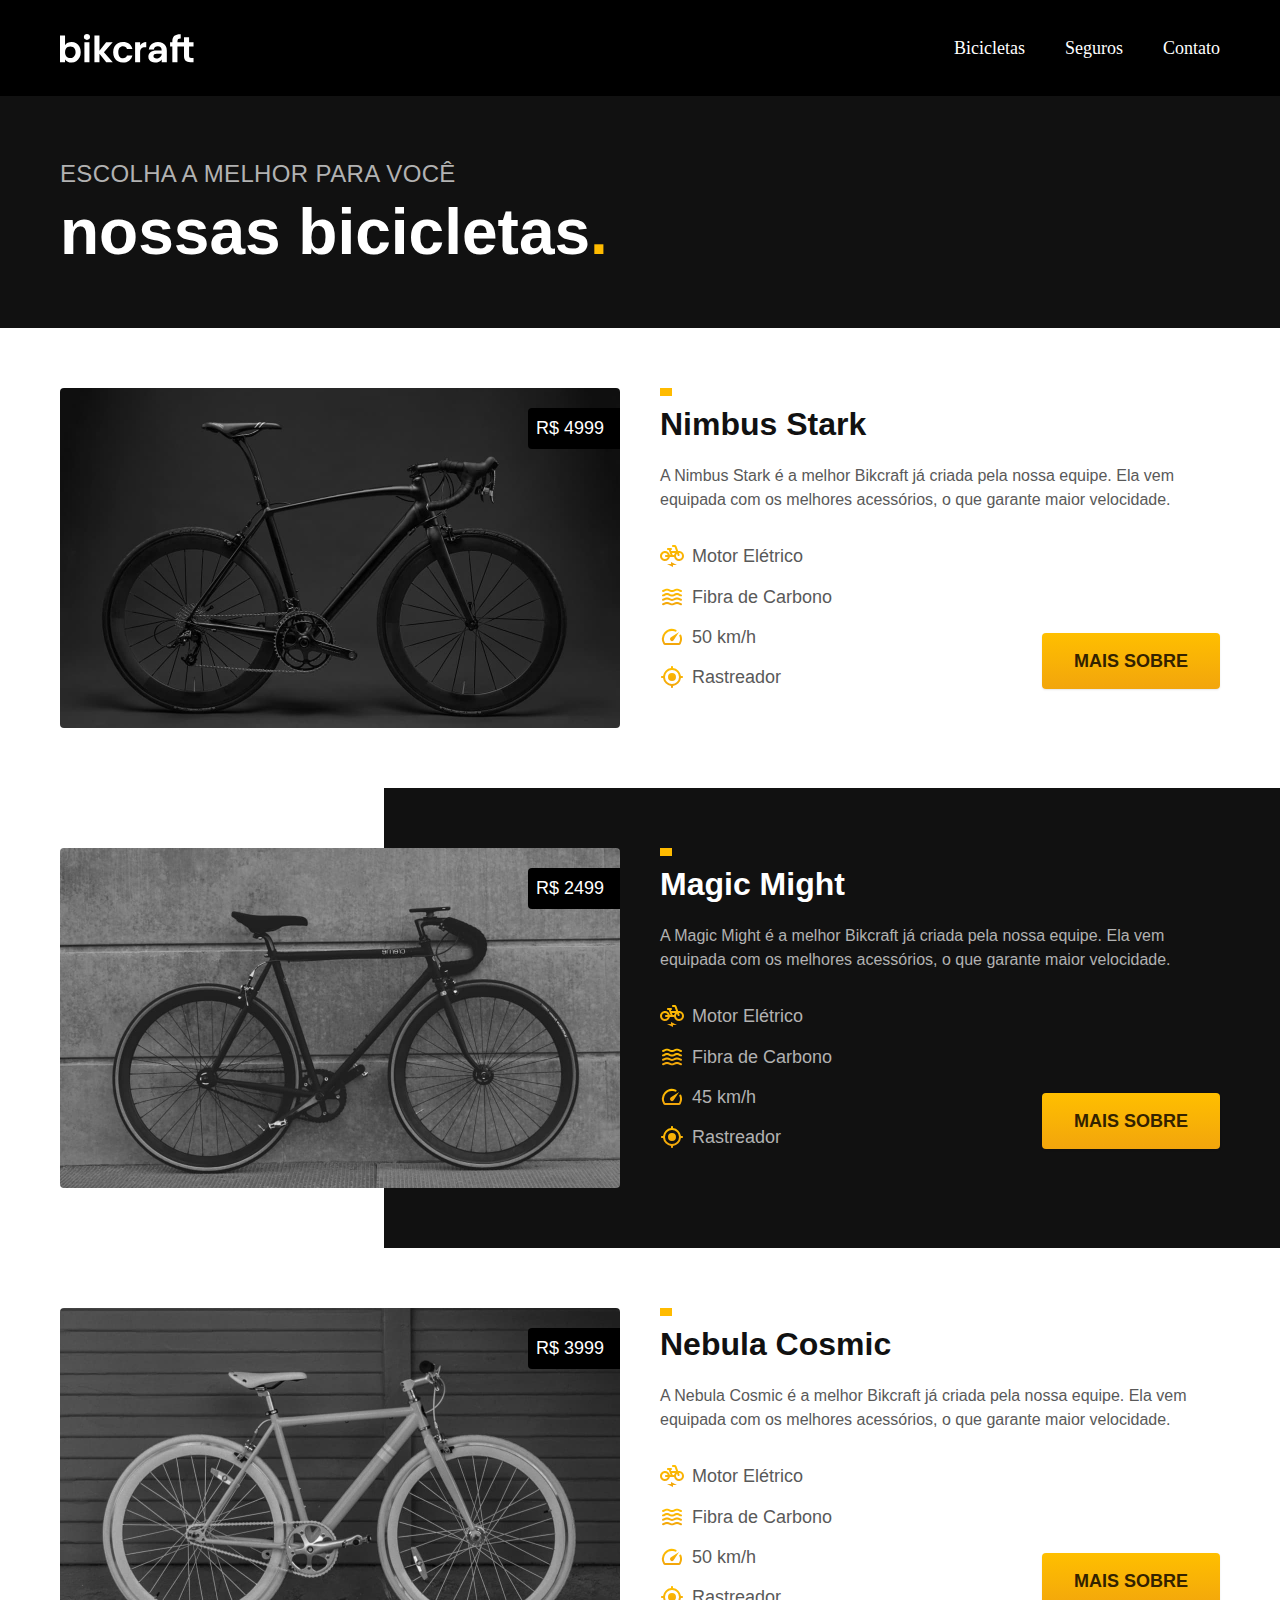
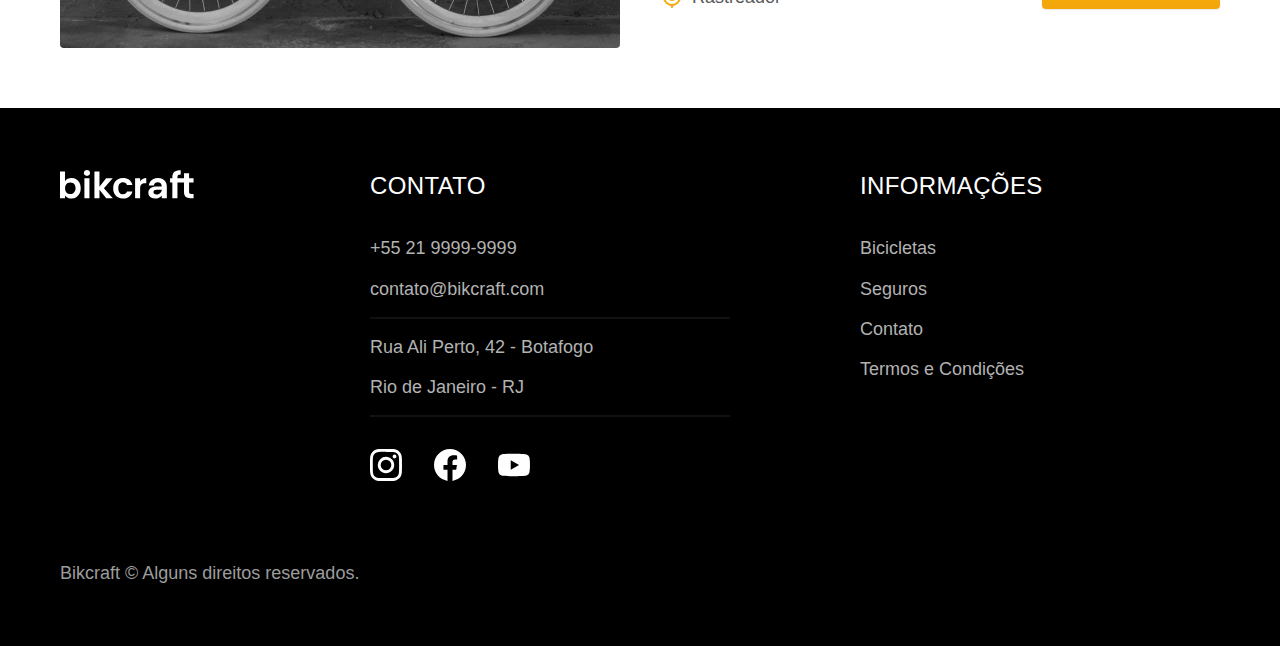
==== bicicletas.html @ 3ca92cc1 "bicicletas 2" ====
<!DOCTYPE html>
<html lang="pt-br">

<head>
  <meta charset="UTF-8">
  <meta name="viewport" content="width=device-width, initial-scale=1.0">

  <title>Bicicletas | Bikcraft</title>
  <meta name="description" content="Bicicletas">

  <link rel="stylesheet" href="./css/style.css">
</head>

<body id="bicicletas">
  <header class="header-bg">
    <div class="header container">
      <a href="./">
        <img src="./img/bikcraft.svg" alt="Bikcraft">
      </a>

      <nav aria-label="primaria">
        <ul class="header-menu font-1-m cor-0">
          <li><a href="./bicicletas.html">Bicicletas</a></li>
          <li><a href="./seguros.html">Seguros</a></li>
          <li><a href="./contato.html">Contato</a></li>
        </ul>
      </nav>
    </div>
  </header>

  <main>
    <div class="titulo-bg">
      <div class="titulo container">
        <p class="font-2-l-b cor-5">Escolha a melhor para você</p>
        <h1 class="font-1-xxl cor-0">nossas bicicletas<span class="cor-p1">.</span></h1>
      </div>
    </div>

    <div class="bicicletas container">
      <div class="bicicletas-imagem">
        <img src="./img/bicicletas/nimbus.jpg" alt="Bicicleta preta">
        <span class="font-2-m cor-0">R$ 4999</span>
      </div>
      <div class="bicicletas-conteudo">
        <h2 class="font-1-xl">Nimbus Stark</h2>
        <p class="font-2-s cor-8">A Nimbus Stark é a melhor Bikcraft já criada pela nossa equipe. Ela vem equipada com os melhores acessórios, o que garante maior velocidade.</p>
        <ul class="font-1-m cor-8">
          <li>
            <img src="./img/icones/eletrica.svg" alt="">
            Motor Elétrico
          </li>
          <li>
            <img src="./img/icones/carbono.svg" alt="">
            Fibra de Carbono
          </li>
          <li>
            <img src="./img/icones/velocidade.svg" alt="">
            50 km/h
          </li>
          <li>
            <img src="./img/icones/rastreador.svg" alt="">
            Rastreador
          </li>
        </ul>
        <a class="botao seta" href="./bicicletas/nimbus.html">Mais Sobre</a>
      </div>
    </div>

    <div class="bicicletas-bg">
      <div class="bicicletas container">
        <div class="bicicletas-imagem">
          <img src="./img/bicicletas/magic.jpg" alt="Bicicleta preta">
          <span class="font-2-m cor-0">R$ 2499</span>
        </div>
        <div class="bicicletas-conteudo">
          <h2 class="font-1-xl cor-0">Magic Might</h2>
          <p class="font-2-s cor-5">A Magic Might é a melhor Bikcraft já criada pela nossa equipe. Ela vem equipada com os melhores acessórios, o que garante maior velocidade.</p>
          <ul class="font-1-m cor-5">
            <li>
              <img src="./img/icones/eletrica.svg" alt="">
              Motor Elétrico
            </li>
            <li>
              <img src="./img/icones/carbono.svg" alt="">
              Fibra de Carbono
            </li>
            <li>
              <img src="./img/icones/velocidade.svg" alt="">
              45 km/h
            </li>
            <li>
              <img src="./img/icones/rastreador.svg" alt="">
              Rastreador
            </li>
          </ul>
          <a class="botao seta" href="./bicicletas/magic.html">Mais Sobre</a>
        </div>
      </div>
    </div>

    <div class="bicicletas container">
      <div class="bicicletas-imagem">
        <img src="./img/bicicletas/nebula.jpg" alt="Bicicleta preta">
        <span class="font-2-m cor-0">R$ 3999</span>
      </div>
      <div class="bicicletas-conteudo">
        <h2 class="font-1-xl">Nebula Cosmic</h2>
        <p class="font-2-s cor-8">A Nebula Cosmic é a melhor Bikcraft já criada pela nossa equipe. Ela vem equipada com os melhores acessórios, o que garante maior velocidade.</p>
        <ul class="font-1-m cor-8">
          <li>
            <img src="./img/icones/eletrica.svg" alt="">
            Motor Elétrico
          </li>
          <li>
            <img src="./img/icones/carbono.svg" alt="">
            Fibra de Carbono
          </li>
          <li>
            <img src="./img/icones/velocidade.svg" alt="">
            50 km/h
          </li>
          <li>
            <img src="./img/icones/rastreador.svg" alt="">
            Rastreador
          </li>
        </ul>
        <a class="botao seta" href="./bicicletas/nebula.html">Mais Sobre</a>
      </div>
    </div>

  </main>

  <footer class="footer-bg">
    <div class="footer container">
      <img src="./img/bikcraft.svg" alt="Bikcraft">
      <div class="footer-contato">
        <h3 class="font-2-l-b cor-0">Contato</h3>
        <ul class="font-2-m cor-5">
          <li><a href="tel:+552199999999">+55 21 9999-9999</a></li>
          <li><a href="mailto:contato@bikcraft.com">contato@bikcraft.com</a></li>
          <li>Rua Ali Perto, 42 - Botafogo</li>
          <li>Rio de Janeiro - RJ</li>
        </ul>
        <div class="footer-redes">
          <a href="./">
            <img src="./img/redes/instagram.svg" alt="Instagram">
          </a>
          <a href="./">
            <img src="./img/redes/facebook.svg" alt="Facebook">
          </a>
          <a href="./">
            <img src="./img/redes/youtube.svg" alt="Youtube">
          </a>
        </div>
      </div>
      <div class="footer-informacoes">
        <h3 class="font-2-l-b cor-0">Informações</h3>
        <nav>
          <ul class="font-1-m cor-5">
            <li><a href="./bicicletas.html">Bicicletas</a></li>
            <li><a href="./seguros.html">Seguros</a></li>
            <li><a href="./contato.html">Contato</a></li>
            <li><a href="./termos.html">Termos e Condições</a></li>
          </ul>
        </nav>
      </div>
      <p class="footer-copy font-2-m cor-6">Bikcraft © Alguns direitos reservados.</p>
    </div>
  </footer>
</body>

</html>
---- css/style.css ----
@import "./global/global.css";
@import "./utilidades/tipografia.css";
@import "./utilidades/cores.css";
@import "./global/header.css";
@import "./global/footer.css";
@import "./utilidades/componentes.css";
@import "./home/introducao.css";
@import "./home/tecnologia.css";
@import "./home/parceiros.css";
@import "./home/depoimento.css";
@import"./bicicletas/bicicletas-lista.css";
@import "./bicicletas/bicicletas.css";
@import "./seguros/seguros.css";
@import "./termos/termos.css";
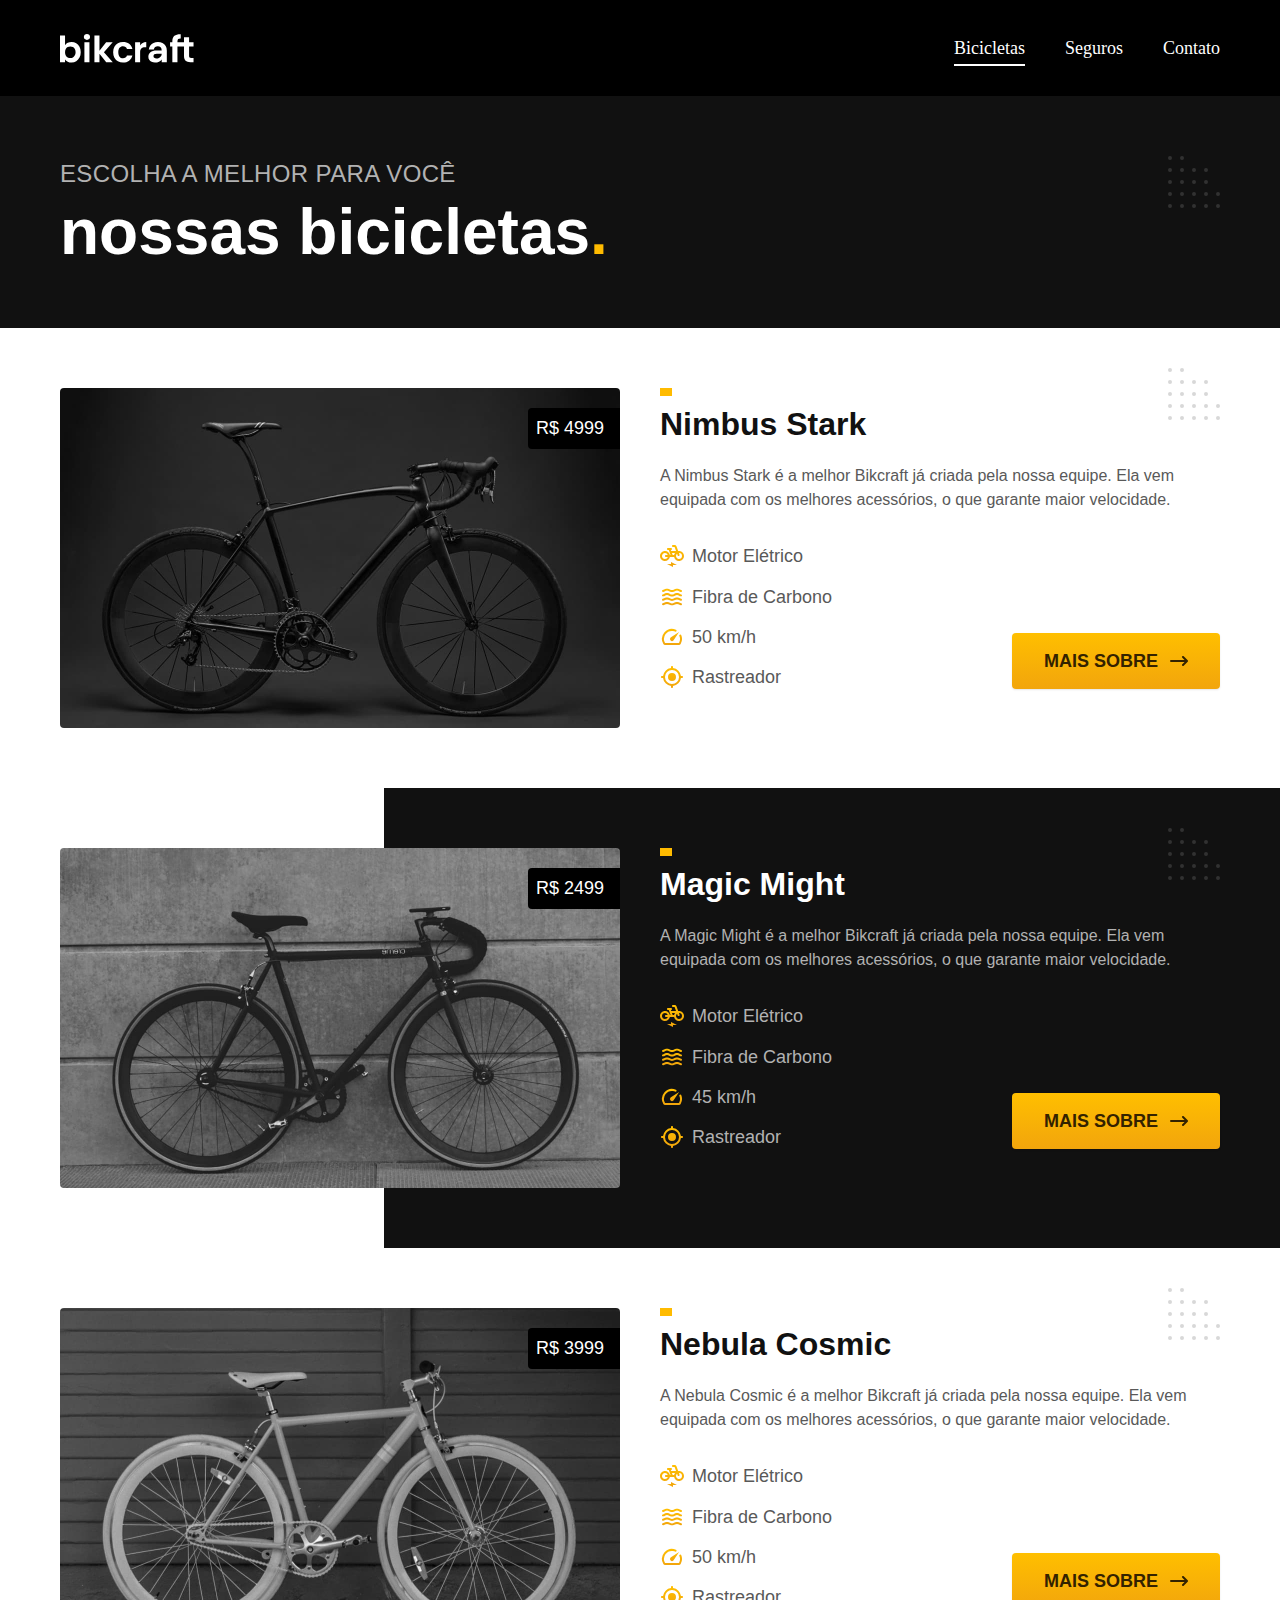
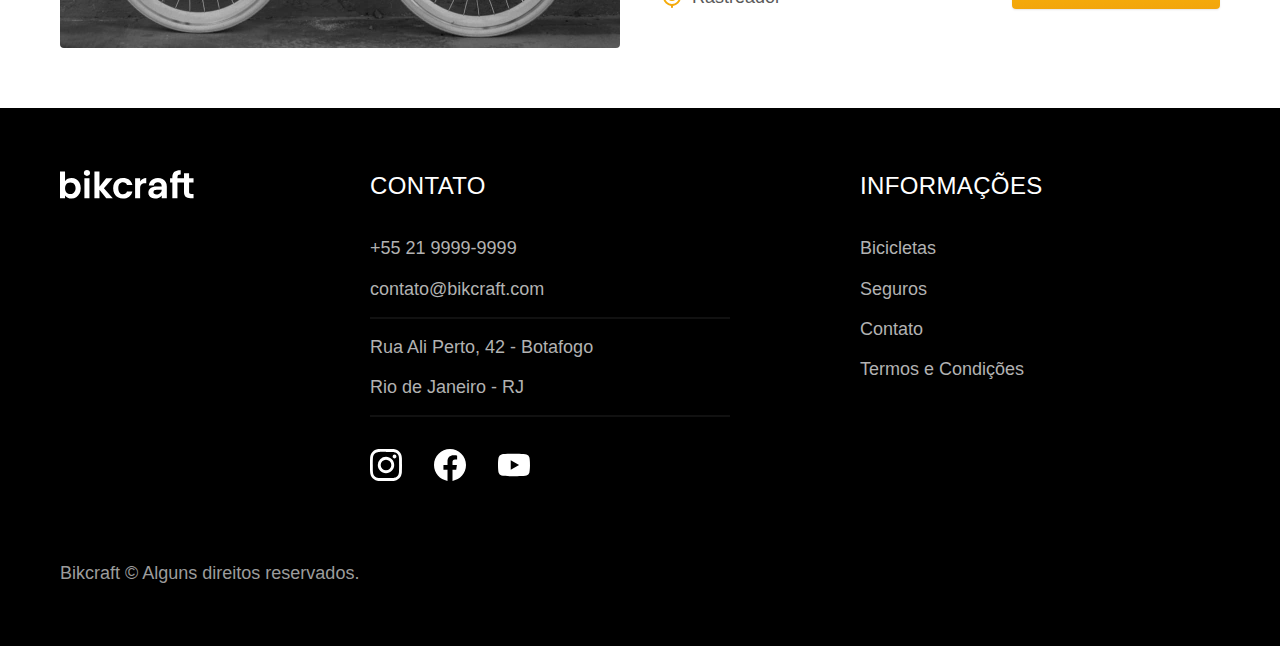
==== commit f4328210: "menu ativo" ====
--- a/bicicletas.html
+++ b/bicicletas.html
@@ -167,6 +167,6 @@
       <p class="footer-copy font-2-m cor-6">Bikcraft © Alguns direitos reservados.</p>
     </div>
   </footer>
+  <script src="./js/script.js"></script>
 </body>
-
 </html>--- a/css/style.css
+++ b/css/style.css
@@ -1,14 +1,41 @@
 @import "./global/global.css";
 @import "./utilidades/tipografia.css";
 @import "./utilidades/cores.css";
+
 @import "./global/header.css";
 @import "./global/footer.css";
+
+/* Utilidades */
 @import "./utilidades/componentes.css";
+@import "./utilidades/formulario.css";
+
+
+/* Home */
 @import "./home/introducao.css";
 @import "./home/tecnologia.css";
 @import "./home/parceiros.css";
 @import "./home/depoimento.css";
-@import"./bicicletas/bicicletas-lista.css";
+
+/* Bicicletas */
+@import "./bicicletas/bicicletas-lista.css";
 @import "./bicicletas/bicicletas.css";
+
+/* Bicicleta */
+@import "./bicicleta/bicicleta.css";
+@import "./bicicleta/seguro.css";
+
+/* Seguros */
 @import "./seguros/seguros.css";
+@import "./seguros/vantagens.css";
+@import "./seguros/perguntas.css";
+
+/* Contato */
+@import "./contato/contato.css";
+@import "./contato/lojas.css";
+
+
+/* Contato */
+@import "./orcamento/orcamento.css";
+
+/* Termos */
 @import "./termos/termos.css";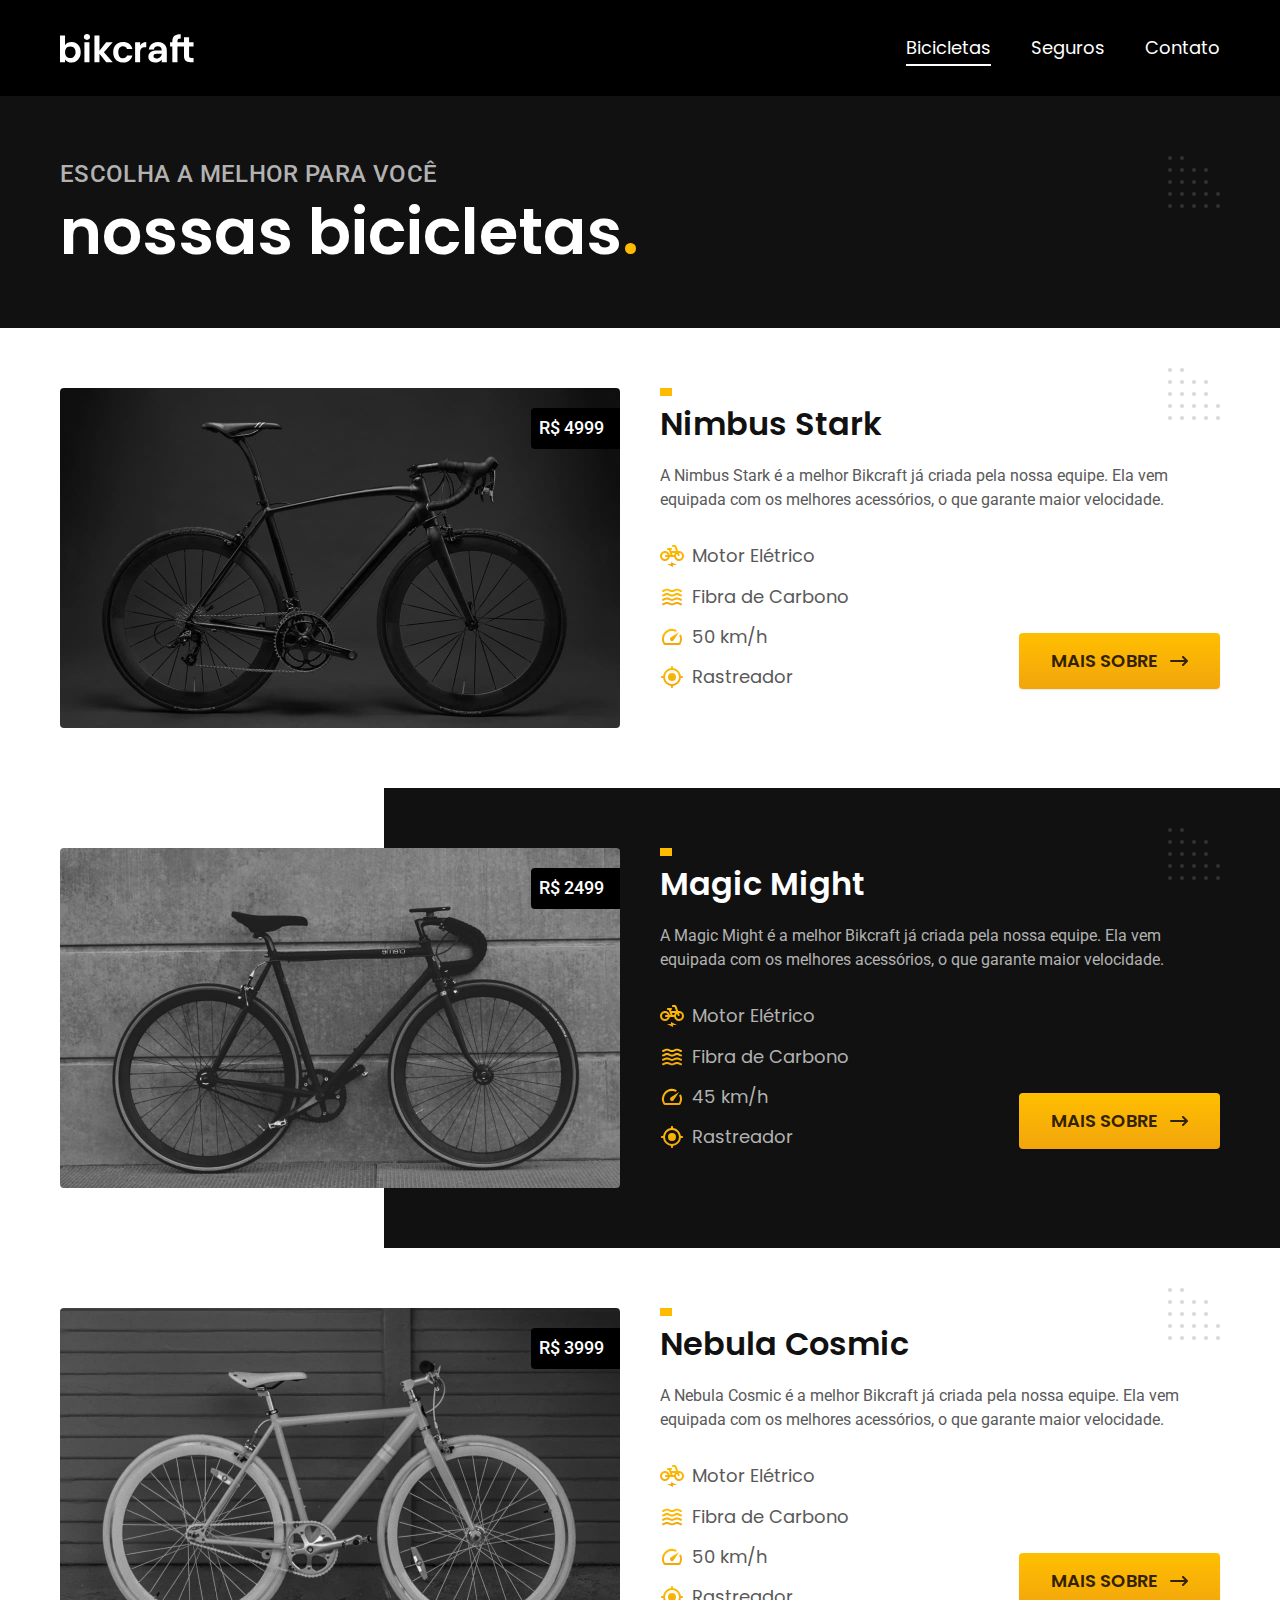
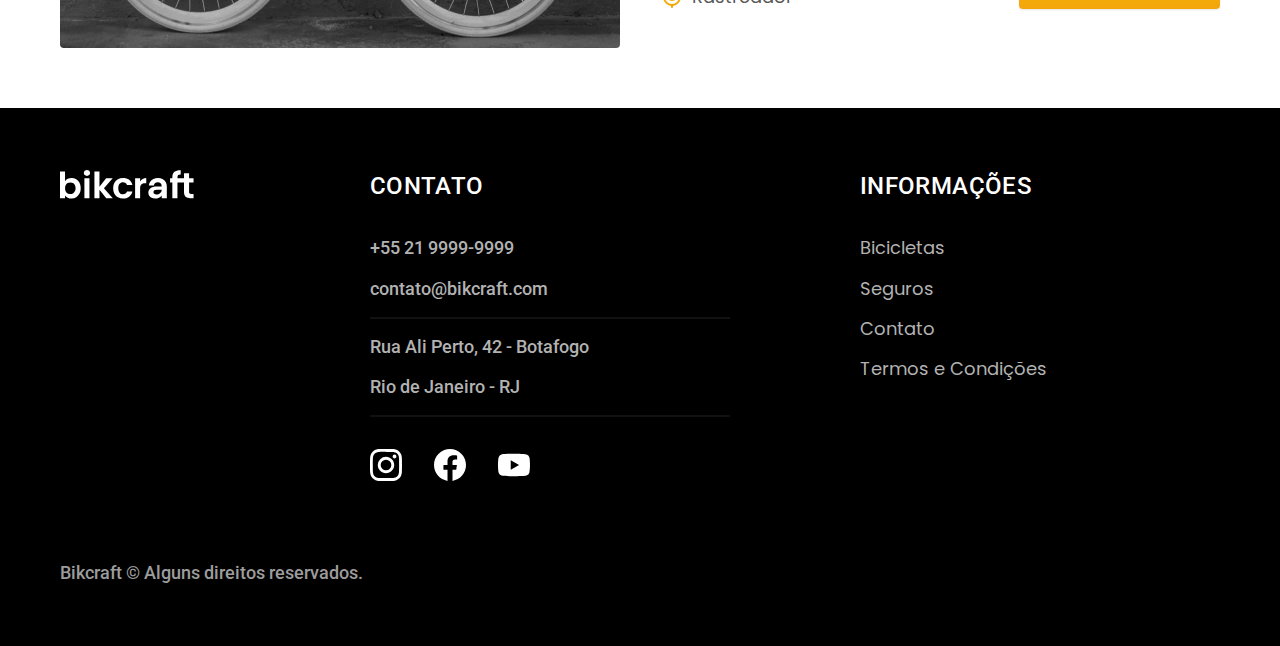
==== commit b484305c: "otimizado para produção" ====
--- a/bicicletas.html
+++ b/bicicletas.html
@@ -8,9 +8,14 @@
   <title>Bicicletas | Bikcraft</title>
   <meta name="description" content="Bicicletas">
 
-  <link rel="stylesheet" href="./css/style.css">
-</head>
+    <link rel="stylesheet" href="./css/style.min.css">
 
+   <link rel="icon" href="./favicon.svg" type="image/svg+xml"> <link rel="preconnect" href="https://fonts.googleapis.com">
+<link rel="preconnect" href="https://fonts.gstatic.com" crossorigin>
+<link href="https://fonts.googleapis.com/css2?family=Poppins:wght@400;600&family=Roboto:wght@400;500&display=swap" rel="stylesheet">
+
+ 
+   <script>document.documentElement.classList.add('js');</script></head>
 <body id="bicicletas">
   <header class="header-bg">
     <div class="header container">
--- a/css/style.min.css
+++ b/css/style.min.css
@@ -0,0 +1 @@
+body{margin:0;font-family:Arial,Helvetica,sans-serif;color:#111}blockquote,dd,h1,h2,h3,h4,p,ul{margin:0}ul{padding:0;list-style:none}a{text-decoration:none;color:inherit}img{max-width:100%;display:block}img[src$=".jpg"]{border-radius:4px}.font-1-xs{font:400 0.75rem/1.35 Poppins,sans-serif}.font-2-xs{font:400 0.875rem/1.43 Roboto,sans-serif}.font-1-s{font:400 1rem/1.5 Poppins,sans-serif}.font-2-s{font:400 1rem/1.5 Roboto,sans-serif}.font-1-m,.font-1-m-b{font:400 1.125rem/1.35 Poppins,sans-serif}.font-1-m-b{font-weight:600}.font-2-m{font:500 1.125rem/1.35 Roboto,sans-serif}.font-1-l{font:400 1.5rem/1.5 Poppins,sans-serif}.font-2-l,.font-2-l-b{font:400 1.5rem/1.5 Roboto,sans-serif}.font-2-l-b{font-weight:500;letter-spacing:.015em;text-transform:uppercase}.font-1-xl{font:600 2rem/1.25 Poppins,sans-serif}.font-2-xl{font:500 2rem/1.25 Roboto,sans-serif}.font-1-xxl{font:600 4rem/1.125 Poppins,sans-serif}@media (max-width:1200px){.font-1-xxl{font-size:3rem}.font-2-l,.font-2-l-b{font-size:1.125rem}}@media (max-width:800px){.font-1-xxl{font-size:2rem}.font-1-xl,.font-2-xl{font-size:1.5rem}}:root{--cor-0:#ffffff;--cor-1:#f7f7f7;--cor-2:#ededed;--cor-3:#dedede;--cor-4:#cccccc;--cor-5:#b2b2b2;--cor-6:#9c9c9c;--cor-7:#717171;--cor-8:#595959;--cor-9:#404040;--cor-10:#2e2e2e;--cor-11:#111111;--cor-12:#000000;--cor-p1:#ffbb00;--cor-p2:#e4a30b;--cor-p3:#a66f00;--cor-p4:#664400;--cor-p5:#332200}.cor-0{color:#fff}.cor-1{color:var(--cor-1)}.cor-2{color:var(--cor-2)}.cor-3{color:var(--cor-3)}.cor-4{color:var(--cor-4)}.cor-5{color:#b2b2b2}.cor-6{color:var(--cor-6)}.cor-7{color:var(--cor-7)}.cor-8{color:var(--cor-8)}.cor-9{color:var(--cor-9)}.cor-10{color:var(--cor-10)}.cor-11{color:var(--cor-11)}.cor-12{color:var(--cor-12)}.cor-p1{color:var(--cor-p1)}.cor-p2{color:var(--cor-p2)}.cor-p3{color:var(--cor-p3)}.cor-p4{color:var(--cor-p4)}.cor-p5{color:var(--cor-p5)}.js .fadeInDown{transform:translate3d(0,-20px,0)}.js .fadeInUp{transform:translate3d(0,20px,0)}.js .fadeInRight{transform:translate3d(20px,0,0)}.js .fadeInLeft{transform:translate3d(-20px,0,0)}.js [data-anime]{opacity:0}.js .anime{opacity:1;transform:none;transition:transform .8s,opacity .8s}.header-bg{background-color:var(--cor-12)}.header{display:flex;flex-wrap:wrap;gap:20px;justify-content:space-between;align-items:center;padding-top:20px;padding-bottom:20px}.header-menu{display:flex;flex-wrap:wrap;gap:40px;font-size:18px;position:relative;font-family:poppins;font-weight:400}.header-menu a{display:inline-block;padding:16px 0;position:relative}.header-menu a:after{content:"";display:block;height:2px;width:0;background:var(--cor-0);margin-top:4px;transition:.3s;position:absolute}.header-menu a.ativo::after,.header-menu a:hover::after{width:100%}@media (max-width:800px){.header-menu{gap:20px}.header-menu a{background:var(--cor-11);padding:12px 16px;border-radius:4px}.header-menu a:hover{background-color:var(--cor-10)}.header a::after{display:none}}@media (max-width:600px){.header-menu{gap:12px}.header-menu a{padding:8px 12px;font-size:14px}}.footer-bg{background-color:var(--cor-12)}.footer{display:grid;grid-template-columns:3fr 5fr 4fr;gap:40px;padding-top:60px;padding-bottom:60px}.footer h3{margin-bottom:32px}.footer-contato ul{margin-bottom:32px}.footer-contato li:nth-child(2n):after{content:"";display:block;max-width:360px;height:2px;background:var(--cor-11);margin-top:16px}.footer li{margin-bottom:16px}.footer-redes{display:flex;gap:32px}.footer a:hover{color:var(--cor-0)}.footer-copy{grid-column:1/-1;margin-top:40px}@media (max-width:800px){.footer>img{display:none}.footer{grid-template-columns:1fr 1fr}}@media (max-width:600px){.footer{grid-template-columns:1fr;gap:60px}.footer-copy{margin-top:0}}.container{box-sizing:border-box;max-width:1200px;padding-left:20px;padding-right:20px;margin-left:auto;margin-right:auto}.botao{display:inline-block;padding:16px 32px;background:linear-gradient(#ffbf00,#f2a50c);border-radius:4px;box-shadow:0 1px 2px rgba(0,0,0,.1);text-transform:uppercase;color:var(--cor-p5);font:600 1.125rem/1.35 Poppins,sans-serif;max-width:max-content;border:none;cursor:pointer}.botao:hover{background:linear-gradient(#ffb60d,#e59317)}.botao.secundario{background:var(--cor-10);color:var(--cor-2)}.botao.secundario:hover{background:var(--cor-9)}.botao.seta{display:flex;align-items:center}.botao.seta::after{content:"";display:inline-block;width:18px;height:10px;margin-left:12px;background:url("../img/icones/seta.svg");transition:transform .2s}.botao.seta:hover::after{transform:translateX(4px)}@media (max-width:600px){.botao{padding:12px 16px;font-size:1rem}}.link{display:inline-block;color:var(--cor-p1);font:500 1.5rem/1.5 Poppins,sans-serif;text-transform:uppercase}.link::after{content:"";display:block;width:100%;height:4px;background-color:currentColor}.link:hover{color:var(--cor-0)}.titulo-bg{padding-top:60px;padding-bottom:60px;background-color:var(--cor-11)}.titulo{background:url("../img/dec/top-right.svg") no-repeat top right 20px}.titulo p{margin-bottom:4px}@media (max-width:800px){.titulo-bg{padding-top:40px;padding-bottom:40px}.titulo p{font-size:1rem;text-transform:lowercase;font-weight:400}}.form{display:grid;grid-template-columns:1fr 1fr;gap:20px}.form label{display:block;font:600 1rem/1.5 Poppins,sans-serif;margin-bottom:4px}.form .col-2{grid-column:span 2}.form input[type=email],.form input[type=text],.form textarea{font:400 1rem/1.5 Roboto,sans-serif;background:var(--cor-1);border:1px solid var(--cor-2);padding:12px;border-radius:4px;width:100%;box-sizing:border-box}.form input[type=email]:focus,.form input[type=text]:focus,.form textarea:focus{outline:0;border-color:var(--cor-p1);background:var(--cor-0);box-shadow:0 0 0 2px #fea}@media (max-width:600px){.form{grid-template-columns:1fr}.form .col-2{grid-column:1}}.introducao-bg{background:var(--cor-12) url("../img/dec/bottom-left.svg") no-repeat bottom 160px left 20px;box-shadow:inset 0 -120px var(--cor-0)}.introducao{display:grid;grid-template-columns:1fr 1fr;gap:0 40px}.introducao-conteudo{align-self:end;padding-bottom:200px}.introducao img{width:100%;height:100%;object-fit:cover;border-radius:4px}.introducao h1{margin-bottom:32px}.introducao p{margin-bottom:20px}@media (max-width:1200px){.introducao h1{font-size:48px}.introducao p{font-size:18px}}@media (max-width:800px){.introducao-bg{background:var(--cor-11);padding-top:40px;box-shadow:inset 0 -60px #fff}.introducao{grid-template-columns:1fr;gap:32px}.introducao-conteudo{padding-bottom:0}.introducao h1{font-size:32px;margin-bottom:16px}.introducao img{height:300px;width:100%}}.tecnologia-bg{background-color:var(--cor-11);box-shadow:inset 0 80px var(--cor-0),inset 0 -80px var(--cor-0)}.tecnologia{display:grid;grid-template-columns:1fr 1fr;gap:40px}.tecnologia-imagem img{width:100%;height:100%;object-fit:cover;object-position:left}.tecnologia-conteudo{padding-top:160px;padding-bottom:160px}.tecnologia-conteudo>span{display:block;margin-bottom:20px}.tecnologia-conteudo h2{margin-bottom:32px}.tecnologia-conteudo>p{margin-bottom:20px}.tecnologia a{margin-bottom:80px}.tecnologia-vantagens{display:flex;gap:40px}.tecnologia-vantagens h3{margin-bottom:8px;width:max-content}.tecnologia-vantagens img{width:24px;margin-bottom:8px}@media (max-width:800px){.tecnologia-bg{box-shadow:initial}.tecnologia{grid-template-columns:1fr}.tecnologia-conteudo{padding-top:60px;padding-bottom:60px}.tecnologia-imagem{display:none}.tecnologia a{margin-bottom:60px}}@media (max-width:600px){.tecnologia-vantagens{flex-direction:column}}.parceiros{padding-top:60px;padding-bottom:120px}.parceiros h2{margin-bottom:60px}.parceiros ul{padding:0 20px;max-width:1400px;display:grid;grid-template-columns:repeat(4,1fr);margin:0 auto}.parceiros li{display:flex;padding:32px;border-left:2px solid var(--cor-2)}.parceiros img{margin:auto}.parceiros li:first-child,.parceiros li:nth-child(5){border-left:none}.parceiros li:nth-child(n+5){border-top:2px solid var(--cor-2)}@media (max-width:800px){.parceiros{padding-bottom:60px}.parceiros li{padding:20px}.parceiros h2{margin-bottom:20px}.parceiros ul{grid-template-columns:repeat(2,1fr)}.parceiros li:nth-child(n+3){border-top:2px solid var(--cor-2)}.parceiros li:nth-child(odd){border-left:none}}.depoimento{display:grid;grid-template-columns:1fr 1fr;background-color:var(--cor-p1);overflow:hidden}.depoimento img{width:100%;height:100%;object-fit:cover;border-radius:0}.depoimento-conteudo{padding:40px 40px 80px 80px;align-self:end;background:url("../img/dec/bottom-right-p.svg") no-repeat bottom 40px right 40px}.depoimento-conteudo p{max-width:32ch;font-family:Merriweather,serif;font-style:italic;font-weight:900;margin-bottom:32px;position:relative}.depoimento p::after,.depoimento p::before{font-size:5rem;color:var(--cor-p2);position:absolute}.depoimento p::before{content:"“";left:-50px;top:-20px}.depoimento p::after{content:"”"}@media (min-width:1200px){.depoimento img{max-height:520px}}@media (max-width:800px){.depoimento{grid-template-columns:1fr;text-align:center}.depoimento img{max-height:200px}.depoimento-conteudo{padding:40px 20px;margin:auto}}.bicicletas-lista{padding-top:60px;padding-bottom:120px}.bicicletas-lista h2{margin-bottom:40px}.bicicletas-lista ul{display:flex;gap:40px;padding:0 20px 20px 20px;max-width:1400px;margin-left:auto;margin-right:auto;overflow-x:auto}#bicicleta .bicicletas-lista ul{padding:0 0 20px 0}.bicicletas-lista li{flex:1;min-width:280px}.bicicletas-lista a{display:block}.bicicletas-lista img{margin-bottom:16px}.bicicletas-lista h3{margin-bottom:8px;display:flex;align-items:center}.bicicletas-lista h3::before{content:"";display:inline-block;height:8px;width:12px;margin-right:8px;background-color:var(--cor-p1);transition:width .2s}.bicicletas-lista a:hover h3::before{width:24px}.bicicletas-lista li span{padding-left:20px}@media (max-width:800px){.bicicletas-lista{padding-bottom:60px}.bicicletas-lista ul{gap:20px}}.bicicletas-bg{background:linear-gradient(to right,var(--cor-0) 30%,var(--cor-11) 0)}.bicicletas{display:grid;grid-template-columns:1fr 1fr;gap:40px;padding-top:60px;padding-bottom:60px;background:url("../img/dec/top-right.svg") no-repeat top 40px right 20px}.bicicletas-imagem{display:grid}.bicicletas-imagem img{grid-area:1/1}.bicicletas-imagem span{grid-area:1/1;place-self:start end;margin-top:20px;background:var(--cor-12);display:inline-block;padding:8px 16px 8px 8px;border-radius:4px 0 0 4px}.bicicletas-conteudo{display:grid;grid-template-columns:1fr auto;align-content:start}.bicicletas h2,.bicicletas p{grid-column:1/-1}.bicicletas h2{margin-bottom:20px}.bicicletas h2::before{content:"";display:block;width:12px;height:8px;background-color:var(--cor-p1);margin-bottom:8px}.bicicletas p{margin-bottom:32px}.bicicletas a{place-self:end}.bicicletas li{display:flex;align-items:center}.bicicletas ul{display:grid;gap:16px}.bicicletas-conteudo img{width:24px;margin-right:8px}@media (max-width:800px){.bicicletas-bg{background:var(--cor-11)}.bicicletas{grid-template-columns:1fr;gap:20px;padding-top:40px;padding-bottom:40px}}@media (max-width:600px){.bicicletas-conteudo{grid-template-columns:1fr}.bicicletas ul{font-size:1rem;grid-template-columns:1fr 1fr;margin-bottom:32px}.bicicletas a{place-self:start}}.bicicleta{display:grid;grid-template-columns:1fr 1fr;align-items:start;gap:40px;padding-top:60px;padding-bottom:60px}#bicicleta .titulo p{text-transform:uppercase}.bicicleta-imagens{display:flex;flex-wrap:wrap;gap:20px}.bicicleta-imagens img{flex:1;min-width:200px}.bicicleta-imagens img:first-child{min-width:100%}.bicicleta-conteudo>p{margin-bottom:32px}.bicicleta-comprar{display:grid;grid-template-columns:max-content auto;align-items:center;justify-items:start;gap:8px 12px;margin-bottom:40px}.bicicleta-comprar a{grid-row:span 2}.bicicleta-comprar span{display:flex;align-items:center;background-color:var(--cor-12);gap:8px;padding:4px 8px;border-radius:4px}.bicicleta-conteudo h2{text-transform:uppercase;letter-spacing:.015em;margin-bottom:12px}.bicicleta-ficha,.bicicleta-informacoes{padding:32px;background-color:var(--cor-12);border-radius:4px}.bicicleta-informacoes{margin-bottom:40px;display:grid;grid-template-columns:1fr 1fr;gap:32px}.bicicleta-informacoes img{width:24px;margin-bottom:8px}.bicicleta-informacoes h3{margin-bottom:8px}.bicicleta-ficha li{padding:4px 0;display:flex;justify-content:space-between;border-bottom:1px solid var(--cor-11)}.bicicleta-ficha li:last-child{border-bottom:none}.bicicleta-ficha span{color:var(--cor-6)}@media (max-width:800px){.bicicleta{grid-template-columns:1fr;padding-top:40px;padding-bottom:40px}.bicicleta-imagens{grid-row:2}}@media (max-width:400px){.bicicleta-informacoes{grid-template-columns:1fr}.bicicleta-comprar{grid-template-columns:1fr}}.seguro-bg{background-color:var(--cor-11);box-shadow:inset 0 120px var(--cor-0),inset 0 -120px var(--cor-12)}.seguro{display:grid;grid-template-columns:1fr 1fr;gap:40px}.seguro-imagem img{width:100%;height:100%;object-fit:cover}.seguro-conteudo{padding-top:180px;padding-bottom:180px}.seguro h2{margin-bottom:32px}.seguro p{margin-bottom:20px}@media (max-width:800px){.seguro-bg{box-shadow:inset 0 -60px var(--cor-12)}.seguro{grid-template-columns:1fr}.seguro-conteudo{grid-row:1;padding-top:40px;padding-bottom:0}}.seguros-bg{background:var(--cor-11)}.seguros{padding-top:60px;padding-bottom:60px;display:grid;grid-template-columns:1fr 1fr;gap:40px;align-items:center}#seguros .seguros{padding-top:0}.seguros h2{grid-column:1/-1}.seguros-item{background-color:var(--cor-12);padding:32px 32px 32px 60px;display:grid;grid-template-columns:1fr auto;border-radius:4px}.seguros-item h3{margin-bottom:40px}.seguros-item span{grid-column:2;display:block;text-align:right}.seguros-item ul{grid-column:1/-1;margin-bottom:32px}.seguros-item li{display:flex;align-items:center;position:relative}.seguros-item li+li{margin-top:20px}.seguros-item li::before{content:"";display:inline-block;width:13px;height:9px;background-image:url("../img/icones/lista.svg");position:absolute;left:-21px}.seguros-item a{grid-column:1/-1}@media (max-width:800px){.seguros{grid-template-columns:1fr}}.vantagens-bg{background-color:var(--cor-12)}.vantagens{padding-top:120px;padding-bottom:120px}.vantagens h2{margin-bottom:60px}.vantagens ul{display:grid;grid-template-columns:repeat(auto-fit,minmax(280px,max-content));gap:40px 80px}.vantagens h3,.vantagens img{margin-bottom:8px}@media (max-width:800px){.vantagens{padding-top:60px;padding-bottom:60px}.vantagens h2{margin-bottom:40px}.vantagens ul{gap:20px}}.perguntas{padding-top:120px;padding-bottom:120px}.perguntas h2{margin-bottom:60px}.perguntas dl>div{padding:20px;border-radius:4px}.perguntas dl>div:nth-child(odd){background-color:var(--cor-1)}.perguntas button{display:grid;grid-template-columns:auto 1fr auto;align-items:center;gap:8px;cursor:pointer;border:none;background:0 0;width:100%;text-align:left}.perguntas button::before{content:"";display:inline-block;width:12px;height:8px;background-color:var(--cor-p1)}.perguntas button::after{content:"";display:inline-block;width:14px;height:6px;background:url("../img/icones/seta-abrir.svg");transition:.3s}.perguntas button:hover::after,.perguntas button[aria-expanded=true]::after{transform:rotate(180deg)}.js .perguntas dd{display:none}.js .perguntas dd.ativa{display:block}.perguntas dd{padding-left:20px;padding-top:16px;max-width:80ch}@media (max-width:800px){.perguntas{padding-top:60px;padding-bottom:60px}.perguntas h2{margin-bottom:40px}}#contato{background:linear-gradient(var(--cor-11) 600px,var(--cor-1) 0)}.contato{display:grid;grid-template-columns:5fr 7fr}.contato-dados,.contato-formulario{padding:60px;box-shadow:0 1px 2px rgba(0,0,0,.1)}.contato-dados{border-radius:5px 0 0 5px;background:var(--cor-12) url("../img/dec/bottom-left.svg") no-repeat bottom 20px left 20px}.contato-formulario{border-radius:0 5px 5px 0;background:var(--cor-0) url("../img/dec/bottom-right.svg") no-repeat bottom 20px right 20px}.contato-dados h2{margin-bottom:60px}.contato-endereco{margin-bottom:32px;padding-left:28px;background:url("../img/icones/local.svg") no-repeat 0 2px}.contato-endereco p{margin-bottom:8px}.contato-meios a{display:block;max-width:max-content;margin-bottom:8px;padding-left:28px}.contato-meios a:hover{color:var(--cor-0)}.contato-meios a:first-child{background:url("../img/icones/email.svg") no-repeat 0 2px}.contato-meios a:nth-child(2){margin-bottom:32px}.contato-meios a:nth-child(3){background:url("../img/icones/telefone.svg") no-repeat 0 2px;margin-bottom:60px}.contato-redes{display:flex;gap:32px;padding-left:28px}@media (max-width:800px){.contato{grid-template-columns:1fr}.contato-dados,.contato-formulario{padding:20px}.contato-dados{border-radius:5px 5px 0 0}.contato-formulario{border-radius:0 0 5px 5px;background:var(--cor-12)}.contato-dados h2,.contato-meios a:nth-child(3){margin-bottom:32px}.contato-redes{margin-bottom:12px}}.lojas{display:grid;grid-template-columns:1fr 1fr;gap:0 40px;padding-top:120px;padding-bottom:120px}.lojas h2{grid-column:1/-1;margin-bottom:60px}.lojas img{border-radius:4px 4px 0 0}.lojas-item{border-radius:4px;background:var(--cor-0);box-shadow:0 1px 2px rgba(0,0,0,.1)}.lojas-conteudo{display:grid;grid-template-columns:1fr 1fr;gap:32px 16px;padding:32px}.lojas-conteudo h3,.lojas-tempo{grid-column:1/-1}.lojas-dados{display:grid;gap:8px;border-left:2px solid var(--cor-2);padding-left:12px}.lojas-tempo{display:flex;align-items:center;gap:8px}@media (max-width:800px){.lojas{gap:20px;padding-top:60px;padding-bottom:60px}.lojas h2{margin-bottom:32px}.lojas-conteudo{grid-template-columns:1fr}}@media (max-width:600px){.lojas{grid-template-columns:1fr}}#orcamento{background:linear-gradient(var(--cor-11) 600px,var(--cor-1) 0)}.orcamento{display:grid;grid-template-columns:5fr 7fr;padding-bottom:120px}.orcamento h2{text-transform:uppercase;position:relative;display:flex;align-items:center}.orcamento h2::before{content:"";display:inline-block;width:4px;height:8px;background-color:var(--cor-p1);position:absolute;left:-12px}.orcamento-dados,.orcamento-produto{padding:60px;box-shadow:0 1px 2px rgba(0,0,0,.1)}.orcamento-produto{border-radius:5px 0 0 5px;background:var(--cor-12) url("../img/dec/bottom-left.svg") no-repeat bottom 20px left 20px;display:grid;grid-template-columns:1fr 1fr;gap:20px;align-content:start}.orcamento-produto>*{grid-column:1/-1}.orcamento-produto>label{grid-column:initial}.orcamento-produto label{font:400 1rem/1.5 Poppins,sans-serif;color:var(--cor-4);background-color:var(--cor-10);padding:12px 16px;border-radius:4px;cursor:pointer;display:grid;grid-template-columns:auto 1fr auto;align-items:center;border:1px solid var(--cor-10)}.orcamento-produto input:checked+label{background:var(--cor-0);color:var(--cor-11)}.orcamento-produto label::before{content:"";display:inline-block;box-sizing:border-box;width:12px;height:12px;border:1px solid var(--cor-6);border-radius:50%;margin-right:8px}.orcamento-produto input:checked+label::before{border-color:var(--cor-7);box-shadow:inset 0 0 0 3px var(--cor-0),inset 0 0 0 6px var(--cor-7)}.orcamento-produto label:hover{background-color:var(--cor-9);border-color:var(--cor-9)}.orcamento-produto input:focus+label{box-shadow:0 0 0 2px var(--cor-p1);border-color:var(--cor-12)}.orcamento-produto label span{display:none}.orcamento-produto input:checked+label span{display:inline-block}.orcamento-produto input{opacity:0;position:absolute;pointer-events:none}.orcamento-dados{border-radius:0 5px 5px 0;background:var(--cor-0) url("../img/dec/bottom-right.svg") no-repeat bottom 20px right 20px}.orcamento-conteudo{display:none}.orcamento-conteudo h2,.orcamento-dados h2:nth-of-type(n+2){margin-top:20px}#bikcraft:checked~#orcamento-bikcraft,#seguro:checked~#orcamento-seguro{display:grid;gap:20px}.orcamento-detalhes{display:none;background:var(--cor-0);padding:20px;grid-template-columns:1fr 1fr;border-radius:4px;align-items:center}.orcamento-detalhes li{display:flex;align-items:center;margin-bottom:8px}.orcamento-detalhes li img{width:16px;margin-right:8px}.orcamento-produto input:checked+label+.orcamento-detalhes{display:grid}@media (max-width:1200px){.orcamento-dados,.orcamento-produto{padding:32px}}@media (max-width:800px){.orcamento{grid-template-columns:1fr}.orcamento-produto{border-radius:5px 5px 0 0;background:var(--cor-12)}.orcamento-dados{border-radius:0 0 5px 5px}}@media (max-width:400px){.orcamento-produto{grid-template-columns:1fr}}.termos{padding-top:80px;padding-bottom:80px}.termos h2{font-weight:600;margin-bottom:20px}.termos p+h2{margin-top:40px}.termos p{max-width:75ch;margin-bottom:24px}